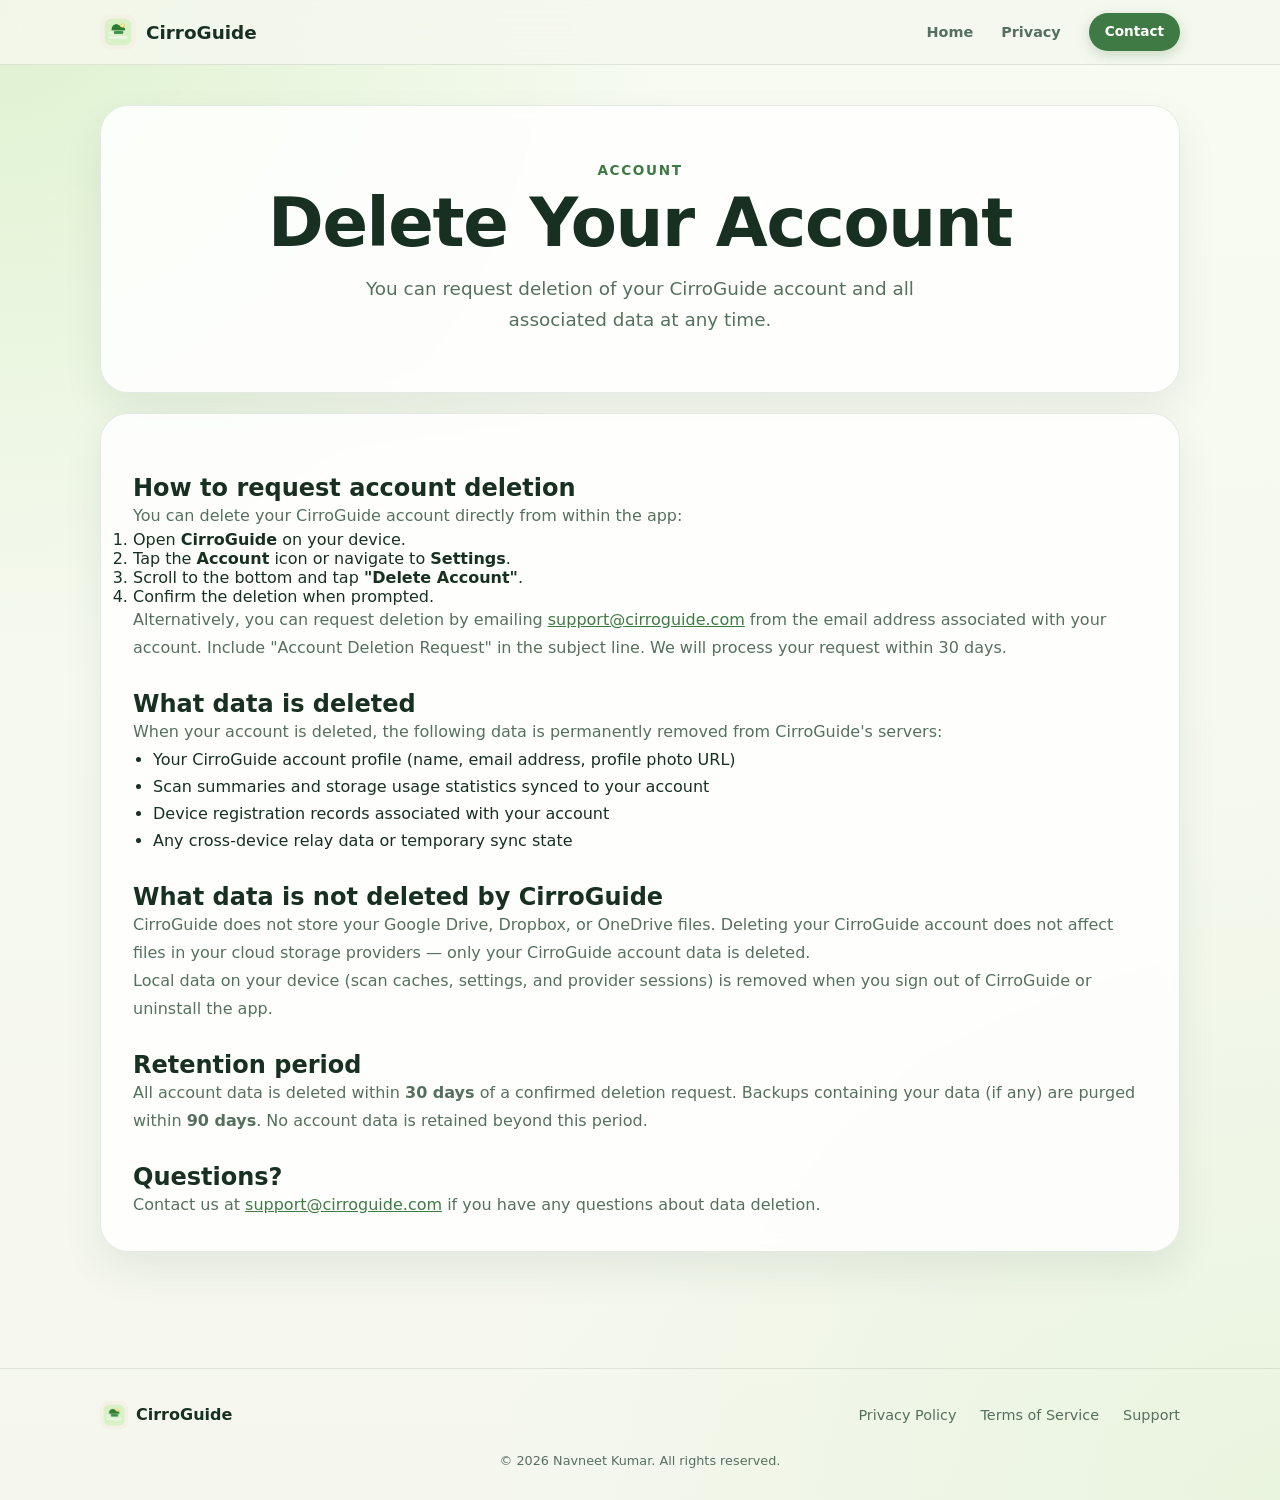
==== delete-account.html @ 6f30c267 "Add delete-account page for Play Store data safety" ====
<!DOCTYPE html>
<html lang="en">
  <head>
    <meta charset="UTF-8" />
    <meta name="viewport" content="width=device-width, initial-scale=1.0" />
    <title>Delete Account — CirroGuide</title>
    <meta
      name="description"
      content="Request deletion of your CirroGuide account and associated data."
    />
    <link rel="icon" type="image/png" href="./icon-512.png" />
    <link rel="stylesheet" href="./styles.css" />
  </head>
  <body>

    <nav class="nav">
      <div class="nav-inner">
        <a href="./" class="nav-brand">
          <img src="./icon-512.png" alt="CirroGuide icon" />
          CirroGuide
        </a>
        <ul class="nav-links">
          <li><a href="./">Home</a></li>
          <li><a href="./privacy.html">Privacy</a></li>
          <li><a href="mailto:support@cirroguide.com" class="button primary" style="min-height:38px; padding: 0 16px; font-size: 0.85rem;">Contact</a></li>
        </ul>
      </div>
    </nav>

    <main class="page">
      <section class="hero card card-static">
        <p class="eyebrow">Account</p>
        <h1>Delete Your Account</h1>
        <p class="lede">
          You can request deletion of your CirroGuide account and all associated
          data at any time.
        </p>
      </section>

      <section class="card card-static prose">
        <h2>How to request account deletion</h2>
        <p>You can delete your CirroGuide account directly from within the app:</p>
        <ol>
          <li>Open <strong>CirroGuide</strong> on your device.</li>
          <li>Tap the <strong>Account</strong> icon or navigate to <strong>Settings</strong>.</li>
          <li>Scroll to the bottom and tap <strong>"Delete Account"</strong>.</li>
          <li>Confirm the deletion when prompted.</li>
        </ol>
        <p>
          Alternatively, you can request deletion by emailing
          <a href="mailto:support@cirroguide.com">support@cirroguide.com</a>
          from the email address associated with your account. Include "Account Deletion Request"
          in the subject line. We will process your request within 30 days.
        </p>

        <h2>What data is deleted</h2>
        <p>When your account is deleted, the following data is permanently removed from CirroGuide's servers:</p>
        <ul>
          <li>Your CirroGuide account profile (name, email address, profile photo URL)</li>
          <li>Scan summaries and storage usage statistics synced to your account</li>
          <li>Device registration records associated with your account</li>
          <li>Any cross-device relay data or temporary sync state</li>
        </ul>

        <h2>What data is not deleted by CirroGuide</h2>
        <p>
          CirroGuide does not store your Google Drive, Dropbox, or OneDrive files.
          Deleting your CirroGuide account does not affect files in your cloud storage providers —
          only your CirroGuide account data is deleted.
        </p>
        <p>
          Local data on your device (scan caches, settings, and provider sessions) is removed
          when you sign out of CirroGuide or uninstall the app.
        </p>

        <h2>Retention period</h2>
        <p>
          All account data is deleted within <strong>30 days</strong> of a confirmed deletion request.
          Backups containing your data (if any) are purged within <strong>90 days</strong>.
          No account data is retained beyond this period.
        </p>

        <h2>Questions?</h2>
        <p>
          Contact us at
          <a href="mailto:support@cirroguide.com">support@cirroguide.com</a>
          if you have any questions about data deletion.
        </p>
      </section>
    </main>

    <footer class="footer">
      <div class="footer-inner">
        <a href="./" class="footer-brand">
          <img src="./icon-512.png" alt="CirroGuide" />
          CirroGuide
        </a>
        <ul class="footer-links">
          <li><a href="./privacy.html">Privacy Policy</a></li>
          <li><a href="./terms.html">Terms of Service</a></li>
          <li><a href="mailto:support@cirroguide.com">Support</a></li>
        </ul>
        <p class="footer-copy">&copy; 2026 Navneet Kumar. All rights reserved.</p>
      </div>
    </footer>

  </body>
</html>
---- styles.css ----
:root {
  --bg: #f5f7ee;
  --card: #ffffff;
  --text: #173022;
  --muted: #56705f;
  --accent: #3f7a45;
  --accent-hover: #356836;
  --accent-soft: #d8f0c8;
  --border: rgba(23, 48, 34, 0.10);
  --shadow: 0 18px 40px rgba(27, 45, 33, 0.08);
  --shadow-lg: 0 24px 60px rgba(27, 45, 33, 0.12);
}

* {
  box-sizing: border-box;
  margin: 0;
  padding: 0;
}

html {
  scroll-behavior: smooth;
}

body {
  margin: 0;
  background:
    radial-gradient(circle at top left, rgba(216, 240, 200, 0.8), transparent 35%),
    radial-gradient(circle at bottom right, rgba(216, 240, 200, 0.4), transparent 40%),
    linear-gradient(180deg, #f8fbf2 0%, var(--bg) 100%);
  color: var(--text);
  font-family: "Avenir Next", "Inter", "Segoe UI", system-ui, sans-serif;
  -webkit-font-smoothing: antialiased;
}

a {
  color: var(--accent);
  transition: color 0.2s;
}

a:hover {
  color: var(--accent-hover);
}

/* ── Navigation ── */
.nav {
  position: sticky;
  top: 0;
  z-index: 100;
  background: rgba(245, 247, 238, 0.85);
  backdrop-filter: blur(16px);
  -webkit-backdrop-filter: blur(16px);
  border-bottom: 1px solid var(--border);
  padding: 0 16px;
}

.nav-inner {
  display: flex;
  align-items: center;
  justify-content: space-between;
  max-width: 1080px;
  margin: 0 auto;
  height: 64px;
}

.nav-brand {
  display: flex;
  align-items: center;
  gap: 10px;
  text-decoration: none;
  color: var(--text);
  font-weight: 800;
  font-size: 1.15rem;
}

.nav-brand img {
  width: 36px;
  height: 36px;
  border-radius: 10px;
}

.nav-links {
  display: flex;
  align-items: center;
  gap: 28px;
  list-style: none;
}

.nav-links a {
  text-decoration: none;
  color: var(--muted);
  font-size: 0.9rem;
  font-weight: 600;
  transition: color 0.2s;
}

.nav-links a:hover {
  color: var(--text);
}

/* ── Layout ── */
.page {
  width: min(1080px, calc(100% - 32px));
  margin: 0 auto;
  padding: 40px 0 56px;
}

/* ── Cards ── */
.card {
  background: rgba(255, 255, 255, 0.85);
  backdrop-filter: blur(8px);
  -webkit-backdrop-filter: blur(8px);
  border: 1px solid var(--border);
  border-radius: 28px;
  box-shadow: var(--shadow);
  padding: 32px;
  margin-bottom: 20px;
  transition: transform 0.25s ease, box-shadow 0.25s ease;
}

.card:hover {
  transform: translateY(-2px);
  box-shadow: var(--shadow-lg);
}

.card-static:hover {
  transform: none;
  box-shadow: var(--shadow);
}

/* ── Hero ── */
.hero {
  padding: 56px 40px;
  text-align: center;
  display: flex;
  flex-direction: column;
  align-items: center;
}

.hero-icon {
  width: 96px;
  height: 96px;
  border-radius: 24px;
  box-shadow: 0 8px 24px rgba(63, 122, 69, 0.18);
  margin-bottom: 24px;
}

.eyebrow {
  margin: 0 0 12px;
  font-size: 0.85rem;
  font-weight: 700;
  letter-spacing: 0.12em;
  text-transform: uppercase;
  color: var(--accent);
}

h1, h2, h3 {
  margin-top: 0;
}

h1 {
  margin-bottom: 16px;
  font-size: clamp(2.4rem, 6vw, 4.2rem);
  line-height: 1.0;
  letter-spacing: -0.02em;
}

.lede {
  max-width: 640px;
  margin: 0 auto;
  font-size: 1.15rem;
  line-height: 1.7;
  color: var(--muted);
}

.hero-actions {
  display: flex;
  flex-wrap: wrap;
  justify-content: center;
  gap: 12px;
  margin-top: 28px;
}

/* ── Buttons ── */
.button {
  display: inline-flex;
  align-items: center;
  justify-content: center;
  gap: 8px;
  min-height: 48px;
  padding: 0 24px;
  border-radius: 999px;
  text-decoration: none;
  font-weight: 700;
  font-size: 0.95rem;
  transition: all 0.2s ease;
  border: none;
  cursor: pointer;
}

.button.primary {
  background: var(--accent);
  color: #fff;
  box-shadow: 0 4px 14px rgba(63, 122, 69, 0.25);
}

.button.primary:hover {
  background: var(--accent-hover);
  box-shadow: 0 6px 20px rgba(63, 122, 69, 0.35);
  transform: translateY(-1px);
}

.button.secondary {
  background: transparent;
  color: var(--accent);
  border: 1.5px solid rgba(63, 122, 69, 0.25);
}

.button.secondary:hover {
  background: rgba(63, 122, 69, 0.06);
  border-color: rgba(63, 122, 69, 0.4);
}

/* ── Grid layouts ── */
.grid, .two-up, .three-up {
  display: grid;
  gap: 20px;
}

.grid {
  grid-template-columns: repeat(auto-fit, minmax(280px, 1fr));
}

.two-up {
  grid-template-columns: repeat(auto-fit, minmax(260px, 1fr));
}

.three-up {
  grid-template-columns: repeat(auto-fit, minmax(220px, 1fr));
}

/* ── Feature cards ── */
.feature-icon {
  display: inline-flex;
  align-items: center;
  justify-content: center;
  width: 48px;
  height: 48px;
  border-radius: 14px;
  background: var(--accent-soft);
  font-size: 1.4rem;
  margin-bottom: 16px;
}

.feature-card h3 {
  margin-bottom: 8px;
  font-size: 1.1rem;
}

.feature-card p {
  color: var(--muted);
  line-height: 1.65;
  font-size: 0.95rem;
}

/* ── Provider pills ── */
.provider-list {
  display: flex;
  flex-wrap: wrap;
  gap: 12px;
  list-style: none;
  padding: 0;
  margin: 16px 0 0;
}

.provider-pill {
  display: inline-flex;
  align-items: center;
  gap: 8px;
  padding: 10px 18px;
  background: rgba(63, 122, 69, 0.06);
  border: 1px solid rgba(63, 122, 69, 0.12);
  border-radius: 999px;
  font-weight: 600;
  font-size: 0.9rem;
  color: var(--text);
}

.provider-pill .dot {
  width: 8px;
  height: 8px;
  border-radius: 50%;
  background: var(--accent);
}

.provider-pill.coming-soon {
  opacity: 0.5;
}

.provider-pill.coming-soon .dot {
  background: var(--muted);
}

/* ── Stats bar ── */
.stats-bar {
  display: flex;
  flex-wrap: wrap;
  gap: 32px;
  justify-content: center;
  padding: 24px 0 0;
}

.stat {
  text-align: center;
}

.stat-number {
  display: block;
  font-size: 2rem;
  font-weight: 800;
  color: var(--accent);
  line-height: 1.1;
}

.stat-label {
  font-size: 0.85rem;
  color: var(--muted);
  font-weight: 600;
}

/* ── How it works ── */
.step {
  display: flex;
  gap: 16px;
  align-items: flex-start;
}

.step-number {
  flex-shrink: 0;
  display: flex;
  align-items: center;
  justify-content: center;
  width: 36px;
  height: 36px;
  border-radius: 50%;
  background: var(--accent);
  color: #fff;
  font-weight: 800;
  font-size: 0.9rem;
}

.step-content h3 {
  margin-bottom: 4px;
}

.step-content p {
  color: var(--muted);
  line-height: 1.6;
  font-size: 0.95rem;
}

/* ── Section headings ── */
.section-header {
  text-align: center;
  margin-bottom: 28px;
}

.section-header h2 {
  font-size: 1.8rem;
  margin-bottom: 8px;
}

.section-header p {
  color: var(--muted);
  font-size: 1.05rem;
}

/* ── Footer ── */
.footer {
  border-top: 1px solid var(--border);
  padding: 32px 16px;
  margin-top: 40px;
}

.footer-inner {
  max-width: 1080px;
  margin: 0 auto;
  display: flex;
  flex-wrap: wrap;
  justify-content: space-between;
  align-items: center;
  gap: 16px;
}

.footer-brand {
  display: flex;
  align-items: center;
  gap: 8px;
  font-weight: 700;
  color: var(--text);
  text-decoration: none;
}

.footer-brand img {
  width: 28px;
  height: 28px;
  border-radius: 8px;
}

.footer-links {
  display: flex;
  gap: 24px;
  list-style: none;
}

.footer-links a {
  text-decoration: none;
  color: var(--muted);
  font-size: 0.9rem;
  font-weight: 500;
}

.footer-links a:hover {
  color: var(--text);
}

.footer-copy {
  width: 100%;
  text-align: center;
  color: var(--muted);
  font-size: 0.8rem;
  margin-top: 8px;
}

/* ── Lists ── */
ul {
  margin: 0;
  padding-left: 20px;
  line-height: 1.7;
}

/* ── Prose (for policy pages) ── */
.muted, .prose p {
  color: var(--muted);
}

.prose h2 {
  margin-top: 28px;
}

.prose p {
  line-height: 1.75;
}

/* ── Responsive ── */
@media (max-width: 768px) {
  .nav-links {
    gap: 16px;
  }

  .page {
    width: min(100% - 20px, 1080px);
    padding-top: 20px;
  }

  .card {
    border-radius: 22px;
    padding: 24px;
  }

  .hero {
    padding: 36px 22px;
  }

  .hero-icon {
    width: 72px;
    height: 72px;
    border-radius: 18px;
  }

  .stats-bar {
    gap: 20px;
  }

  .footer-inner {
    flex-direction: column;
    text-align: center;
  }

  .footer-links {
    justify-content: center;
  }
}

@media (max-width: 480px) {
  .nav-links .hide-mobile {
    display: none;
  }

  h1 {
    font-size: 2rem;
  }

  .hero {
    padding: 28px 16px;
  }
}
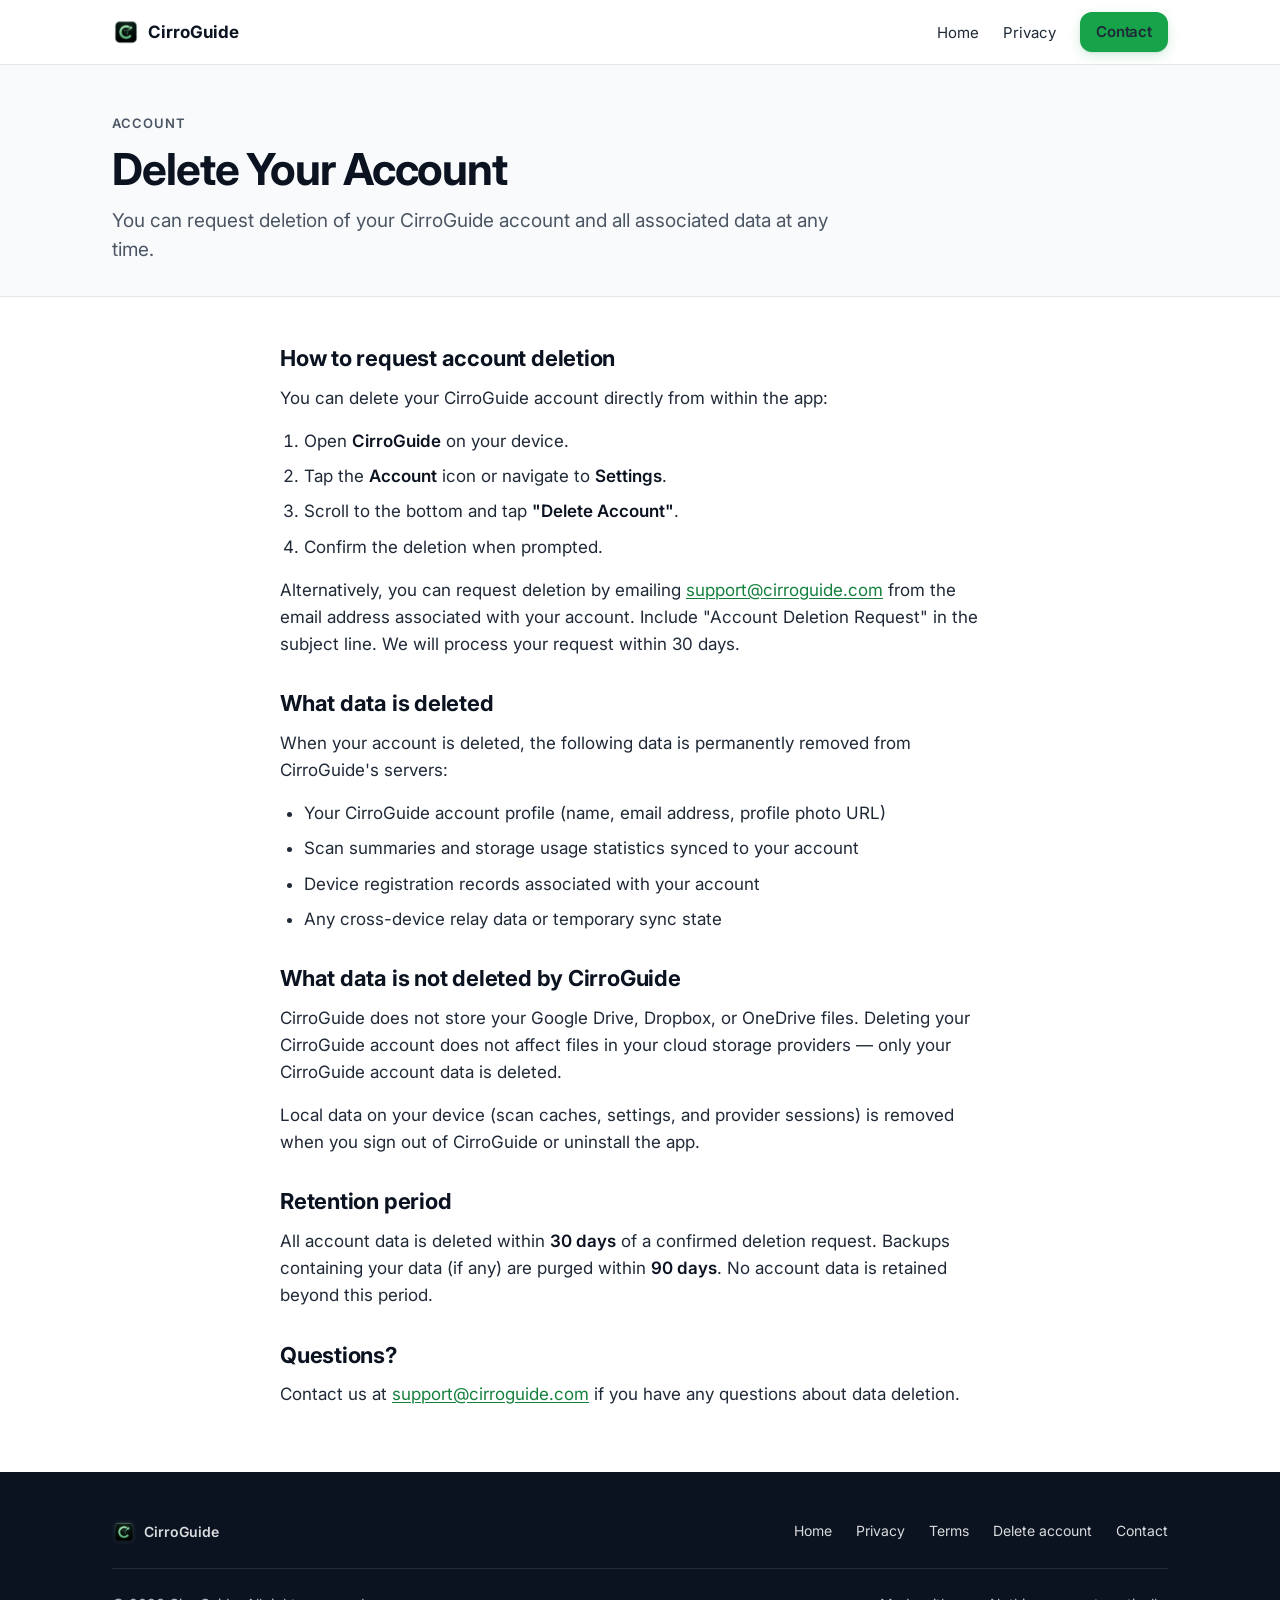
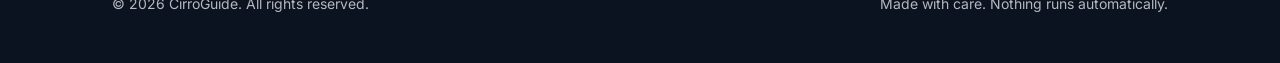
==== commit c20dab82: "Phase 5: full landing page rebuild - Rewrote index.html with 8 sections: Hero (3-frame phone flow), " ====
--- a/delete-account.html
+++ b/delete-account.html
@@ -8,36 +8,44 @@
       name="description"
       content="Request deletion of your CirroGuide account and associated data."
     />
-    <link rel="icon" type="image/png" href="./icon-512.png" />
+    <link rel="icon" type="image/png" href="./icon-512.png?v=2" />
+    <link rel="apple-touch-icon" href="./apple-touch-icon.png?v=2" />
+    <link rel="preconnect" href="https://fonts.googleapis.com" />
+    <link rel="preconnect" href="https://fonts.gstatic.com" crossorigin />
+    <link rel="stylesheet" href="https://fonts.googleapis.com/css2?family=Inter:wght@400;500;600;700&display=swap" />
     <link rel="stylesheet" href="./styles.css" />
   </head>
   <body>
 
-    <nav class="nav">
-      <div class="nav-inner">
-        <a href="./" class="nav-brand">
-          <img src="./icon-512.png" alt="CirroGuide icon" />
+    <header class="nav">
+      <div class="container nav__inner">
+        <a href="./" class="nav__brand" aria-label="CirroGuide home">
+          <img src="./icon-512.png?v=2" alt="" />
           CirroGuide
         </a>
-        <ul class="nav-links">
-          <li><a href="./">Home</a></li>
-          <li><a href="./privacy.html">Privacy</a></li>
-          <li><a href="mailto:support@cirroguide.com" class="button primary" style="min-height:38px; padding: 0 16px; font-size: 0.85rem;">Contact</a></li>
-        </ul>
+        <nav aria-label="Primary">
+          <ul class="nav__links">
+            <li><a href="./" class="hide-mobile">Home</a></li>
+            <li><a href="./privacy.html" class="hide-mobile">Privacy</a></li>
+            <li><a href="mailto:support@cirroguide.com" class="btn btn--primary nav__cta">Contact</a></li>
+          </ul>
+        </nav>
       </div>
-    </nav>
+    </header>
 
-    <main class="page">
-      <section class="hero card card-static">
-        <p class="eyebrow">Account</p>
-        <h1>Delete Your Account</h1>
-        <p class="lede">
-          You can request deletion of your CirroGuide account and all associated
-          data at any time.
-        </p>
+    <main>
+      <section class="legal-hero">
+        <div class="container">
+          <div class="eyebrow">Account</div>
+          <h1>Delete Your Account</h1>
+          <p class="lede">
+            You can request deletion of your CirroGuide account and all associated
+            data at any time.
+          </p>
+        </div>
       </section>
 
-      <section class="card card-static prose">
+      <section class="container"><div class="prose">
         <h2>How to request account deletion</h2>
         <p>You can delete your CirroGuide account directly from within the app:</p>
         <ol>
@@ -86,21 +94,28 @@
           <a href="mailto:support@cirroguide.com">support@cirroguide.com</a>
           if you have any questions about data deletion.
         </p>
-      </section>
+      </div></section>
     </main>
 
     <footer class="footer">
-      <div class="footer-inner">
-        <a href="./" class="footer-brand">
-          <img src="./icon-512.png" alt="CirroGuide" />
-          CirroGuide
-        </a>
-        <ul class="footer-links">
-          <li><a href="./privacy.html">Privacy Policy</a></li>
-          <li><a href="./terms.html">Terms of Service</a></li>
-          <li><a href="mailto:support@cirroguide.com">Support</a></li>
-        </ul>
-        <p class="footer-copy">&copy; 2026 Navneet Kumar. All rights reserved.</p>
+      <div class="container">
+        <div class="footer__top">
+          <a href="./" class="footer__brand">
+            <img src="./icon-512.png?v=2" alt="" />
+            CirroGuide
+          </a>
+          <ul class="footer__links">
+            <li><a href="./">Home</a></li>
+            <li><a href="./privacy.html">Privacy</a></li>
+            <li><a href="./terms.html">Terms</a></li>
+            <li><a href="./delete-account.html">Delete account</a></li>
+            <li><a href="mailto:support@cirroguide.com">Contact</a></li>
+          </ul>
+        </div>
+        <div class="footer__bottom">
+          <span>&copy; 2026 CirroGuide. All rights reserved.</span>
+          <span>Made with care. Nothing runs automatically.</span>
+        </div>
       </div>
     </footer>
 
--- a/styles.css
+++ b/styles.css
@@ -1,506 +1,556 @@
+/* =========================================================
+   CirroGuide — landing page
+   Design system locked in Phase 4 (Track A).
+   ========================================================= */
+
+/* ---------- 1. Tokens ---------- */
 :root {
-  --bg: #f5f7ee;
-  --card: #ffffff;
-  --text: #173022;
-  --muted: #56705f;
-  --accent: #3f7a45;
-  --accent-hover: #356836;
-  --accent-soft: #d8f0c8;
-  --border: rgba(23, 48, 34, 0.10);
-  --shadow: 0 18px 40px rgba(27, 45, 33, 0.08);
-  --shadow-lg: 0 24px 60px rgba(27, 45, 33, 0.12);
-}
-
-* {
-  box-sizing: border-box;
-  margin: 0;
-  padding: 0;
-}
-
-html {
-  scroll-behavior: smooth;
-}
-
+  /* Color */
+  --ink-900:   #0B1220;
+  --ink-700:   #1F2937;
+  --ink-500:   #4B5563;
+  --ink-400:   #6B7280;
+  --ink-300:   #9CA3AF;
+  --line:      #E5E7EB;
+  --paper:     #FFFFFF;
+  --paper-tint:#F8FAFC;
+  --green-600: #16A34A;
+  --green-700: #15803D;
+  --green-50:  #F0FDF4;
+  --red-500:   #DC2626;
+  --red-50:    #FEF2F2;
+
+  /* Spacing scale (8px base) */
+  --s-1: 4px;
+  --s-2: 8px;
+  --s-3: 12px;
+  --s-4: 16px;
+  --s-6: 24px;
+  --s-8: 32px;
+  --s-12: 48px;
+  --s-16: 64px;
+  --s-24: 96px;
+  --s-32: 128px;
+  --s-40: 160px;
+
+  /* Containers */
+  --container: 1120px;
+  --container-read: 720px;
+  --container-hero: 560px;
+
+  /* Type scale */
+  --fs-eyebrow: 13px;
+  --fs-body:    17px;
+  --fs-lede:    19px;
+  --fs-h3:      22px;
+  --fs-h2:      32px;
+  --fs-h1:      56px;
+  --lh-tight:   1.1;
+  --lh-snug:    1.25;
+  --lh-normal:  1.55;
+
+  /* Radius / shadow / motion */
+  --radius-sm: 8px;
+  --radius:    12px;
+  --radius-lg: 20px;
+  --shadow-card:  0 1px 2px rgba(11,18,32,.04), 0 8px 24px rgba(11,18,32,.06);
+  --shadow-phone: 0 24px 64px rgba(11,18,32,.18), 0 4px 12px rgba(11,18,32,.08);
+  --motion: 200ms cubic-bezier(.2,.7,.2,1);
+}
+
+/* ---------- 2. Reset & base ---------- */
+*,*::before,*::after { box-sizing: border-box; }
+html { -webkit-text-size-adjust: 100%; scroll-behavior: smooth; }
 body {
   margin: 0;
-  background:
-    radial-gradient(circle at top left, rgba(216, 240, 200, 0.8), transparent 35%),
-    radial-gradient(circle at bottom right, rgba(216, 240, 200, 0.4), transparent 40%),
-    linear-gradient(180deg, #f8fbf2 0%, var(--bg) 100%);
-  color: var(--text);
-  font-family: "Avenir Next", "Inter", "Segoe UI", system-ui, sans-serif;
+  font-family: 'Inter', -apple-system, BlinkMacSystemFont, 'Segoe UI', Roboto, system-ui, sans-serif;
+  font-size: var(--fs-body);
+  line-height: var(--lh-normal);
+  color: var(--ink-700);
+  background: var(--paper);
   -webkit-font-smoothing: antialiased;
-}
-
-a {
-  color: var(--accent);
-  transition: color 0.2s;
-}
-
-a:hover {
-  color: var(--accent-hover);
-}
-
-/* ── Navigation ── */
+  -moz-osx-font-smoothing: grayscale;
+  text-rendering: optimizeLegibility;
+}
+img, svg { max-width: 100%; display: block; }
+a { color: var(--ink-900); text-decoration: none; }
+a:hover { color: var(--green-700); }
+button { font: inherit; cursor: pointer; border: 0; background: transparent; }
+
+h1, h2, h3, h4 {
+  color: var(--ink-900);
+  margin: 0 0 var(--s-4);
+  letter-spacing: -0.01em;
+}
+h1 { font-size: clamp(40px, 6vw, var(--fs-h1)); line-height: var(--lh-tight); letter-spacing: -0.025em; font-weight: 700; }
+h2 { font-size: clamp(26px, 3.6vw, var(--fs-h2)); line-height: var(--lh-snug); font-weight: 700; }
+h3 { font-size: var(--fs-h3); line-height: var(--lh-snug); font-weight: 600; }
+p  { margin: 0 0 var(--s-4); }
+
+.eyebrow {
+  font-size: var(--fs-eyebrow);
+  font-weight: 600;
+  letter-spacing: 0.08em;
+  text-transform: uppercase;
+  color: var(--ink-500);
+  margin-bottom: var(--s-3);
+}
+
+/* ---------- 3. Layout primitives ---------- */
+.container {
+  width: 100%;
+  max-width: var(--container);
+  margin: 0 auto;
+  padding: 0 var(--s-6);
+}
+@media (min-width: 768px) { .container { padding: 0 var(--s-8); } }
+
+.section { padding: var(--s-16) 0; }
+@media (min-width: 768px) { .section { padding: var(--s-24) 0; } }
+
+.section--tight { padding: var(--s-12) 0; }
+.section--dark  { background: var(--ink-900); color: #fff; }
+.section--dark h2, .section--dark h3 { color: #fff; }
+.section--tint  { background: var(--paper-tint); }
+
+.read { max-width: var(--container-read); }
+.lede { font-size: var(--fs-lede); color: var(--ink-500); }
+
+/* ---------- 4. Buttons ---------- */
+.btn {
+  display: inline-flex;
+  align-items: center;
+  justify-content: center;
+  gap: var(--s-2);
+  height: 52px;
+  padding: 0 var(--s-6);
+  border-radius: var(--radius);
+  font-weight: 600;
+  font-size: 16px;
+  letter-spacing: -0.01em;
+  transition: transform var(--motion), background var(--motion), box-shadow var(--motion);
+  white-space: nowrap;
+}
+.btn:active { transform: translateY(1px); }
+.btn--primary {
+  background: var(--green-600);
+  color: #fff;
+  box-shadow: 0 1px 2px rgba(11,18,32,.08), 0 4px 12px rgba(22,163,74,.18);
+}
+.btn--primary:hover { background: var(--green-700); color: #fff; }
+.btn--ghost {
+  background: transparent;
+  color: var(--ink-900);
+  border: 1px solid var(--line);
+}
+.btn--ghost:hover { background: var(--paper-tint); }
+.section--dark .btn--ghost { color: #fff; border-color: rgba(255,255,255,.25); }
+.section--dark .btn--ghost:hover { background: rgba(255,255,255,.06); }
+
+/* ---------- 5. Nav ---------- */
 .nav {
   position: sticky;
   top: 0;
-  z-index: 100;
-  background: rgba(245, 247, 238, 0.85);
-  backdrop-filter: blur(16px);
-  -webkit-backdrop-filter: blur(16px);
-  border-bottom: 1px solid var(--border);
-  padding: 0 16px;
-}
-
-.nav-inner {
+  z-index: 50;
+  background: rgba(255,255,255,0.85);
+  backdrop-filter: saturate(140%) blur(10px);
+  -webkit-backdrop-filter: saturate(140%) blur(10px);
+  border-bottom: 1px solid var(--line);
+}
+.nav__inner {
+  height: 64px;
   display: flex;
   align-items: center;
   justify-content: space-between;
-  max-width: 1080px;
-  margin: 0 auto;
-  height: 64px;
-}
-
-.nav-brand {
+  gap: var(--s-6);
+}
+.nav__brand {
   display: flex;
   align-items: center;
-  gap: 10px;
-  text-decoration: none;
-  color: var(--text);
-  font-weight: 800;
-  font-size: 1.15rem;
-}
-
-.nav-brand img {
-  width: 36px;
-  height: 36px;
-  border-radius: 10px;
-}
-
-.nav-links {
+  gap: var(--s-2);
+  font-weight: 700;
+  font-size: 17px;
+  color: var(--ink-900);
+}
+.nav__brand img { width: 28px; height: 28px; border-radius: 8px; }
+.nav__links { display: flex; align-items: center; gap: var(--s-6); list-style: none; margin: 0; padding: 0; }
+.nav__links a { font-size: 15px; color: var(--ink-700); }
+.nav__links a:hover { color: var(--ink-900); }
+.nav__cta { height: 40px; padding: 0 var(--s-4); font-size: 14px; }
+@media (max-width: 720px) {
+  .nav__links .hide-mobile { display: none; }
+}
+
+/* ---------- 6. Hero (§1) ---------- */
+.hero { padding-top: var(--s-12); padding-bottom: var(--s-12); }
+@media (min-width: 768px) { .hero { padding-top: var(--s-16); padding-bottom: var(--s-16); } }
+.hero__grid {
+  display: grid;
+  grid-template-columns: 1fr;
+  gap: var(--s-12);
+  align-items: center;
+}
+@media (min-width: 960px) {
+  .hero__grid { grid-template-columns: minmax(0, 1fr) minmax(0, 1fr); gap: var(--s-16); }
+}
+.hero__copy { max-width: var(--container-hero); }
+.hero h1 { margin-bottom: var(--s-4); }
+.hero__sub { font-size: var(--fs-lede); color: var(--ink-500); margin-bottom: var(--s-8); }
+.hero__cta { display: flex; flex-wrap: wrap; gap: var(--s-3); margin-bottom: var(--s-4); }
+.hero__micro { font-size: 14px; color: var(--ink-400); }
+
+/* Phone frame stack */
+.phones {
+  display: grid;
+  grid-template-columns: 1fr 1fr 1fr;
+  gap: var(--s-4);
+  align-items: end;
+}
+.phone {
+  border-radius: 28px;
+  overflow: hidden;
+  background: #000;
+  box-shadow: var(--shadow-phone);
+  border: 1px solid rgba(11,18,32,.12);
+  aspect-ratio: 9 / 19.5;
+}
+.phone img { width: 100%; height: 100%; object-fit: cover; }
+.phone--lift  { transform: translateY(-16px); }
+.phone--lift2 { transform: translateY(-32px); }
+@media (max-width: 640px) {
+  .phones { grid-template-columns: 1fr; gap: var(--s-6); max-width: 280px; margin: 0 auto; }
+  .phone--lift, .phone--lift2 { transform: none; }
+}
+
+/* ---------- 7. Problem mirror (§2) ---------- */
+.problem ul {
+  list-style: none;
+  padding: 0;
+  margin: var(--s-6) 0 0;
+  display: grid;
+  gap: var(--s-3);
+}
+.problem li {
   display: flex;
+  gap: var(--s-3);
+  font-size: var(--fs-lede);
+  color: var(--ink-700);
+  align-items: flex-start;
+}
+.problem li::before {
+  content: "—";
+  color: var(--ink-300);
+  flex-shrink: 0;
+  font-weight: 600;
+}
+
+/* ---------- 8. Promise dark band (§3) ---------- */
+.promise__grid {
+  display: grid;
+  grid-template-columns: 1fr;
+  gap: var(--s-12);
   align-items: center;
-  gap: 28px;
-  list-style: none;
-}
-
-.nav-links a {
-  text-decoration: none;
-  color: var(--muted);
-  font-size: 0.9rem;
-  font-weight: 600;
-  transition: color 0.2s;
-}
-
-.nav-links a:hover {
-  color: var(--text);
-}
-
-/* ── Layout ── */
-.page {
-  width: min(1080px, calc(100% - 32px));
-  margin: 0 auto;
-  padding: 40px 0 56px;
-}
-
-/* ── Cards ── */
-.card {
-  background: rgba(255, 255, 255, 0.85);
-  backdrop-filter: blur(8px);
-  -webkit-backdrop-filter: blur(8px);
-  border: 1px solid var(--border);
-  border-radius: 28px;
-  box-shadow: var(--shadow);
-  padding: 32px;
-  margin-bottom: 20px;
-  transition: transform 0.25s ease, box-shadow 0.25s ease;
-}
-
-.card:hover {
-  transform: translateY(-2px);
-  box-shadow: var(--shadow-lg);
-}
-
-.card-static:hover {
-  transform: none;
-  box-shadow: var(--shadow);
-}
-
-/* ── Hero ── */
-.hero {
-  padding: 56px 40px;
-  text-align: center;
+}
+@media (min-width: 960px) {
+  .promise__grid { grid-template-columns: minmax(0,1fr) minmax(0,1fr); gap: var(--s-16); }
+}
+.promise h2 { font-size: clamp(28px, 4vw, 40px); }
+.promise .accent { color: #34D399; }
+.promise__list { list-style: none; padding: 0; margin: var(--s-6) 0 0; display: grid; gap: var(--s-3); }
+.promise__list li { color: rgba(255,255,255,.85); display: flex; gap: var(--s-3); }
+.promise__list li::before {
+  content: "✓";
+  color: #34D399;
+  font-weight: 700;
+  flex-shrink: 0;
+}
+
+/* ---------- 9. How it works (§4) ---------- */
+.steps {
+  display: grid;
+  grid-template-columns: 1fr;
+  gap: var(--s-6);
+  margin-top: var(--s-8);
+}
+@media (min-width: 768px) { .steps { grid-template-columns: repeat(3, 1fr); } }
+.step {
+  background: var(--paper);
+  border: 1px solid var(--line);
+  border-radius: var(--radius);
+  padding: var(--s-6);
+}
+.step__num {
+  font-size: 13px;
+  font-weight: 700;
+  color: var(--green-600);
+  letter-spacing: 0.08em;
+  margin-bottom: var(--s-2);
+}
+.step h3 { margin-bottom: var(--s-2); }
+.step p { color: var(--ink-500); margin: 0; }
+
+/* ---------- 10. Feature cards (§5) ---------- */
+.features {
+  display: grid;
+  grid-template-columns: 1fr;
+  gap: var(--s-4);
+  margin-top: var(--s-8);
+}
+@media (min-width: 720px) { .features { grid-template-columns: repeat(2, 1fr); } }
+@media (min-width: 1000px){ .features { grid-template-columns: repeat(3, 1fr); } }
+.feature {
+  background: var(--paper);
+  border: 1px solid var(--line);
+  border-radius: var(--radius);
+  padding: var(--s-6);
   display: flex;
   flex-direction: column;
-  align-items: center;
-}
-
-.hero-icon {
-  width: 96px;
-  height: 96px;
-  border-radius: 24px;
-  box-shadow: 0 8px 24px rgba(63, 122, 69, 0.18);
-  margin-bottom: 24px;
-}
-
-.eyebrow {
-  margin: 0 0 12px;
-  font-size: 0.85rem;
-  font-weight: 700;
-  letter-spacing: 0.12em;
-  text-transform: uppercase;
-  color: var(--accent);
-}
-
-h1, h2, h3 {
-  margin-top: 0;
-}
-
-h1 {
-  margin-bottom: 16px;
-  font-size: clamp(2.4rem, 6vw, 4.2rem);
-  line-height: 1.0;
-  letter-spacing: -0.02em;
-}
-
-.lede {
-  max-width: 640px;
-  margin: 0 auto;
-  font-size: 1.15rem;
-  line-height: 1.7;
-  color: var(--muted);
-}
-
-.hero-actions {
+  gap: var(--s-3);
+}
+.feature__icon {
+  width: 36px; height: 36px;
+  display: inline-flex; align-items: center; justify-content: center;
+  background: var(--green-50); color: var(--green-700);
+  border-radius: var(--radius-sm);
+  font-size: 18px;
+}
+.feature h3 { margin: 0; font-size: 18px; }
+.feature p { margin: 0; color: var(--ink-500); font-size: 15px; }
+
+/* ---------- 11. One place (§6) ---------- */
+.oneplace__grid {
+  display: grid; grid-template-columns: 1fr; gap: var(--s-12); align-items: center;
+}
+@media (min-width: 960px) { .oneplace__grid { grid-template-columns: minmax(0,1fr) minmax(0,1fr); } }
+.providers { list-style: none; padding: 0; margin: var(--s-6) 0 0; display: flex; gap: var(--s-3); flex-wrap: wrap; }
+.providers li {
+  display: inline-flex; align-items: center; gap: var(--s-2);
+  padding: var(--s-2) var(--s-4);
+  background: var(--paper);
+  border: 1px solid var(--line);
+  border-radius: 999px;
+  font-size: 14px;
+  color: var(--ink-700);
+  font-weight: 500;
+}
+
+/* ---------- 12. Before / After (§6.5) ---------- */
+.compare {
+  display: grid;
+  grid-template-columns: 1fr;
+  gap: var(--s-6);
+  margin-top: var(--s-8);
+}
+@media (min-width: 720px) { .compare { grid-template-columns: 1fr 1fr; gap: var(--s-8); } }
+.compare__card {
+  background: var(--paper);
+  border: 1px solid var(--line);
+  border-radius: var(--radius);
+  padding: var(--s-6);
+  text-align: center;
+}
+.compare__card--before { border-color: #FECACA; background: #FFF8F8; }
+.compare__card--after  { border-color: #BBF7D0; background: #F0FDF4; }
+.compare__label {
+  font-size: 13px; font-weight: 700; letter-spacing: 0.08em; text-transform: uppercase;
+  color: var(--ink-500); margin-bottom: var(--s-2);
+}
+.compare__big { font-size: clamp(36px, 6vw, 56px); font-weight: 700; line-height: 1; letter-spacing: -0.02em; color: var(--ink-900); margin-bottom: var(--s-2); }
+.compare__card--after .compare__big { color: var(--green-700); }
+.compare__card p { margin: 0; color: var(--ink-500); font-size: 15px; }
+
+/* ---------- 13. Won't do (§7) ---------- */
+.wontdo {
+  display: grid;
+  grid-template-columns: 1fr;
+  gap: var(--s-3);
+  margin-top: var(--s-8);
+  max-width: var(--container-read);
+}
+.wontdo__row {
+  display: grid;
+  grid-template-columns: auto 1fr;
+  gap: var(--s-3);
+  align-items: flex-start;
+  padding: var(--s-3) 0;
+  border-bottom: 1px solid var(--line);
+  font-size: var(--fs-lede);
+}
+.wontdo__row:last-child { border-bottom: 0; }
+.wontdo__mark {
+  width: 24px; height: 24px;
+  display: inline-flex; align-items: center; justify-content: center;
+  border-radius: 999px;
+  font-size: 14px; font-weight: 700;
+  flex-shrink: 0;
+  margin-top: 2px;
+}
+.wontdo__mark--check { background: var(--green-50); color: var(--green-700); }
+.wontdo__mark--cross { background: var(--red-50);   color: var(--red-500); }
+.wontdo__row strong { color: var(--ink-900); }
+
+.reinforce {
+  margin-top: var(--s-8);
+  padding: var(--s-6);
+  border-left: 3px solid var(--green-600);
+  background: var(--green-50);
+  border-radius: var(--radius-sm);
+  font-size: var(--fs-lede);
+  color: var(--ink-700);
+  max-width: var(--container-read);
+}
+
+/* ---------- 14. FAQ (§8) ---------- */
+.faq { margin-top: var(--s-8); max-width: var(--container-read); }
+.faq details {
+  border-bottom: 1px solid var(--line);
+  padding: var(--s-4) 0;
+}
+.faq summary {
+  cursor: pointer;
+  font-weight: 600;
+  font-size: 18px;
+  color: var(--ink-900);
+  list-style: none;
   display: flex;
-  flex-wrap: wrap;
-  justify-content: center;
-  gap: 12px;
-  margin-top: 28px;
-}
-
-/* ── Buttons ── */
-.button {
+  justify-content: space-between;
+  gap: var(--s-4);
+  align-items: flex-start;
+}
+.faq summary::-webkit-details-marker { display: none; }
+.faq summary::after {
+  content: "+";
+  font-size: 22px;
+  font-weight: 400;
+  color: var(--ink-400);
+  transition: transform var(--motion);
+}
+.faq details[open] summary::after { content: "–"; }
+.faq summary:focus-visible { outline: 2px solid var(--green-600); outline-offset: 2px; border-radius: 4px; }
+.faq__answer { padding-top: var(--s-3); color: var(--ink-500); }
+.faq__answer p { margin: 0 0 var(--s-2); }
+.faq__answer p:last-child { margin: 0; }
+
+/* ---------- 15. Final CTA ---------- */
+.finalcta {
+  text-align: center;
+  padding: var(--s-16) 0;
+}
+.finalcta h2 { font-size: clamp(28px, 4vw, 42px); }
+.finalcta__buttons { display: flex; flex-wrap: wrap; gap: var(--s-3); justify-content: center; margin: var(--s-6) 0 var(--s-4); }
+.finalcta__micro { font-size: 14px; color: var(--ink-400); }
+
+/* ---------- 16. Footer ---------- */
+.footer {
+  background: var(--ink-900);
+  color: rgba(255,255,255,.7);
+  padding: var(--s-12) 0;
+  font-size: 14px;
+}
+.footer a { color: rgba(255,255,255,.85); }
+.footer a:hover { color: #fff; }
+.footer__top {
+  display: flex; flex-wrap: wrap; justify-content: space-between; gap: var(--s-6);
+  margin-bottom: var(--s-6); padding-bottom: var(--s-6);
+  border-bottom: 1px solid rgba(255,255,255,.1);
+}
+.footer__brand { display: flex; align-items: center; gap: var(--s-2); color: #fff; font-weight: 600; }
+.footer__brand img { width: 24px; height: 24px; border-radius: 6px; }
+.footer__links { display: flex; flex-wrap: wrap; gap: var(--s-6); list-style: none; margin: 0; padding: 0; }
+.footer__bottom { display: flex; flex-wrap: wrap; justify-content: space-between; gap: var(--s-3); }
+
+/* ---------- 17. Motion (respect reduced motion) ---------- */
+.fade-in { opacity: 0; transform: translateY(8px); transition: opacity var(--motion), transform var(--motion); }
+.fade-in.in { opacity: 1; transform: none; }
+@media (prefers-reduced-motion: reduce) {
+  *, *::before, *::after { animation: none !important; transition: none !important; }
+  html { scroll-behavior: auto; }
+  .fade-in { opacity: 1; transform: none; }
+}
+
+/* ---------- 18. A11y helpers ---------- */
+.sr-only {
+  position: absolute; width: 1px; height: 1px; padding: 0; margin: -1px;
+  overflow: hidden; clip: rect(0,0,0,0); white-space: nowrap; border: 0;
+}
+:focus-visible { outline: 2px solid var(--green-600); outline-offset: 2px; }
+
+/* ---------- 19. Move + Organize (§6.6) ---------- */
+.morethan__grid {
+  display: grid;
+  grid-template-columns: 1fr;
+  gap: var(--s-6);
+  margin-top: var(--s-8);
+}
+@media (min-width: 768px) { .morethan__grid { grid-template-columns: 1fr 1fr; gap: var(--s-8); } }
+
+.morethan__card {
+  background: var(--ink-900);
+  border-radius: var(--radius-lg);
+  padding: var(--s-8);
+  display: flex;
+  flex-direction: column;
+  gap: var(--s-4);
+  color: rgba(255,255,255,.85);
+}
+.morethan__card h3 { color: #fff; font-size: 24px; margin: 0; }
+.morethan__card p  { color: rgba(255,255,255,.75); margin: 0; font-size: var(--fs-lede); }
+
+.badge--premium {
   display: inline-flex;
   align-items: center;
-  justify-content: center;
-  gap: 8px;
-  min-height: 48px;
-  padding: 0 24px;
+  gap: 5px;
+  background: rgba(22,163,74,.15);
+  color: #34D399;
+  border: 1px solid rgba(52,211,153,.3);
   border-radius: 999px;
-  text-decoration: none;
+  font-size: 12px;
   font-weight: 700;
-  font-size: 0.95rem;
-  transition: all 0.2s ease;
-  border: none;
-  cursor: pointer;
-}
-
-.button.primary {
-  background: var(--accent);
-  color: #fff;
-  box-shadow: 0 4px 14px rgba(63, 122, 69, 0.25);
-}
-
-.button.primary:hover {
-  background: var(--accent-hover);
-  box-shadow: 0 6px 20px rgba(63, 122, 69, 0.35);
-  transform: translateY(-1px);
-}
-
-.button.secondary {
-  background: transparent;
-  color: var(--accent);
-  border: 1.5px solid rgba(63, 122, 69, 0.25);
-}
-
-.button.secondary:hover {
-  background: rgba(63, 122, 69, 0.06);
-  border-color: rgba(63, 122, 69, 0.4);
-}
-
-/* ── Grid layouts ── */
-.grid, .two-up, .three-up {
-  display: grid;
-  gap: 20px;
-}
-
-.grid {
-  grid-template-columns: repeat(auto-fit, minmax(280px, 1fr));
-}
-
-.two-up {
-  grid-template-columns: repeat(auto-fit, minmax(260px, 1fr));
-}
-
-.three-up {
-  grid-template-columns: repeat(auto-fit, minmax(220px, 1fr));
-}
-
-/* ── Feature cards ── */
-.feature-icon {
-  display: inline-flex;
-  align-items: center;
-  justify-content: center;
-  width: 48px;
-  height: 48px;
-  border-radius: 14px;
-  background: var(--accent-soft);
-  font-size: 1.4rem;
-  margin-bottom: 16px;
-}
-
-.feature-card h3 {
-  margin-bottom: 8px;
-  font-size: 1.1rem;
-}
-
-.feature-card p {
-  color: var(--muted);
-  line-height: 1.65;
-  font-size: 0.95rem;
-}
-
-/* ── Provider pills ── */
-.provider-list {
-  display: flex;
-  flex-wrap: wrap;
-  gap: 12px;
-  list-style: none;
-  padding: 0;
-  margin: 16px 0 0;
-}
-
-.provider-pill {
-  display: inline-flex;
-  align-items: center;
-  gap: 8px;
-  padding: 10px 18px;
-  background: rgba(63, 122, 69, 0.06);
-  border: 1px solid rgba(63, 122, 69, 0.12);
-  border-radius: 999px;
-  font-weight: 600;
-  font-size: 0.9rem;
-  color: var(--text);
-}
-
-.provider-pill .dot {
-  width: 8px;
-  height: 8px;
-  border-radius: 50%;
-  background: var(--accent);
-}
-
-.provider-pill.coming-soon {
-  opacity: 0.5;
-}
-
-.provider-pill.coming-soon .dot {
-  background: var(--muted);
-}
-
-/* ── Stats bar ── */
-.stats-bar {
-  display: flex;
-  flex-wrap: wrap;
-  gap: 32px;
-  justify-content: center;
-  padding: 24px 0 0;
-}
-
-.stat {
-  text-align: center;
-}
-
-.stat-number {
-  display: block;
-  font-size: 2rem;
-  font-weight: 800;
-  color: var(--accent);
-  line-height: 1.1;
-}
-
-.stat-label {
-  font-size: 0.85rem;
-  color: var(--muted);
-  font-weight: 600;
-}
-
-/* ── How it works ── */
-.step {
-  display: flex;
-  gap: 16px;
-  align-items: flex-start;
-}
-
-.step-number {
-  flex-shrink: 0;
-  display: flex;
-  align-items: center;
-  justify-content: center;
-  width: 36px;
-  height: 36px;
-  border-radius: 50%;
-  background: var(--accent);
-  color: #fff;
-  font-weight: 800;
-  font-size: 0.9rem;
-}
-
-.step-content h3 {
-  margin-bottom: 4px;
-}
-
-.step-content p {
-  color: var(--muted);
+  letter-spacing: 0.07em;
+  text-transform: uppercase;
+  padding: 3px 10px;
+  width: fit-content;
+}
+
+.morethan__phone {
+  border-radius: 24px;
+  overflow: hidden;
+  background: #000;
+  box-shadow: var(--shadow-phone);
+  border: 1px solid rgba(255,255,255,.08);
+  aspect-ratio: 9 / 19.5;
+  max-width: 220px;
+  margin-top: var(--s-2);
+}
+.morethan__phone img { width: 100%; height: 100%; object-fit: cover; }
+
+/* ---------- 20. Legal / prose pages ---------- */
+.legal-hero {
+  padding: var(--s-12) 0 var(--s-8);
+  border-bottom: 1px solid var(--line);
+  background: var(--paper-tint);
+}
+.legal-hero h1 { font-size: clamp(32px, 4.5vw, 44px); margin-bottom: var(--s-3); }
+.legal-hero .lede { color: var(--ink-500); margin: 0; max-width: var(--container-read); }
+
+.prose {
+  max-width: var(--container-read);
+  margin: 0 auto;
+  padding: var(--s-12) 0;
+  font-size: var(--fs-body);
+  color: var(--ink-700);
   line-height: 1.6;
-  font-size: 0.95rem;
-}
-
-/* ── Section headings ── */
-.section-header {
-  text-align: center;
-  margin-bottom: 28px;
-}
-
-.section-header h2 {
-  font-size: 1.8rem;
-  margin-bottom: 8px;
-}
-
-.section-header p {
-  color: var(--muted);
-  font-size: 1.05rem;
-}
-
-/* ── Footer ── */
-.footer {
-  border-top: 1px solid var(--border);
-  padding: 32px 16px;
-  margin-top: 40px;
-}
-
-.footer-inner {
-  max-width: 1080px;
-  margin: 0 auto;
-  display: flex;
-  flex-wrap: wrap;
-  justify-content: space-between;
-  align-items: center;
-  gap: 16px;
-}
-
-.footer-brand {
-  display: flex;
-  align-items: center;
-  gap: 8px;
-  font-weight: 700;
-  color: var(--text);
-  text-decoration: none;
-}
-
-.footer-brand img {
-  width: 28px;
-  height: 28px;
-  border-radius: 8px;
-}
-
-.footer-links {
-  display: flex;
-  gap: 24px;
-  list-style: none;
-}
-
-.footer-links a {
-  text-decoration: none;
-  color: var(--muted);
-  font-size: 0.9rem;
-  font-weight: 500;
-}
-
-.footer-links a:hover {
-  color: var(--text);
-}
-
-.footer-copy {
-  width: 100%;
-  text-align: center;
-  color: var(--muted);
-  font-size: 0.8rem;
-  margin-top: 8px;
-}
-
-/* ── Lists ── */
-ul {
-  margin: 0;
-  padding-left: 20px;
-  line-height: 1.7;
-}
-
-/* ── Prose (for policy pages) ── */
-.muted, .prose p {
-  color: var(--muted);
-}
-
+}
 .prose h2 {
-  margin-top: 28px;
-}
-
-.prose p {
-  line-height: 1.75;
-}
-
-/* ── Responsive ── */
-@media (max-width: 768px) {
-  .nav-links {
-    gap: 16px;
-  }
-
-  .page {
-    width: min(100% - 20px, 1080px);
-    padding-top: 20px;
-  }
-
-  .card {
-    border-radius: 22px;
-    padding: 24px;
-  }
-
-  .hero {
-    padding: 36px 22px;
-  }
-
-  .hero-icon {
-    width: 72px;
-    height: 72px;
-    border-radius: 18px;
-  }
-
-  .stats-bar {
-    gap: 20px;
-  }
-
-  .footer-inner {
-    flex-direction: column;
-    text-align: center;
-  }
-
-  .footer-links {
-    justify-content: center;
-  }
-}
-
-@media (max-width: 480px) {
-  .nav-links .hide-mobile {
-    display: none;
-  }
-
-  h1 {
-    font-size: 2rem;
-  }
-
-  .hero {
-    padding: 28px 16px;
-  }
-}
+  font-size: 22px;
+  margin-top: var(--s-8);
+  margin-bottom: var(--s-3);
+  color: var(--ink-900);
+}
+.prose h2:first-child { margin-top: 0; }
+.prose p { margin: 0 0 var(--s-4); }
+.prose ul, .prose ol { margin: 0 0 var(--s-4); padding-left: var(--s-6); }
+.prose li { margin-bottom: var(--s-2); }
+.prose a { color: var(--green-700); text-decoration: underline; text-underline-offset: 2px; }
+.prose a:hover { color: var(--green-600); }
+.prose strong { color: var(--ink-900); font-weight: 600; }
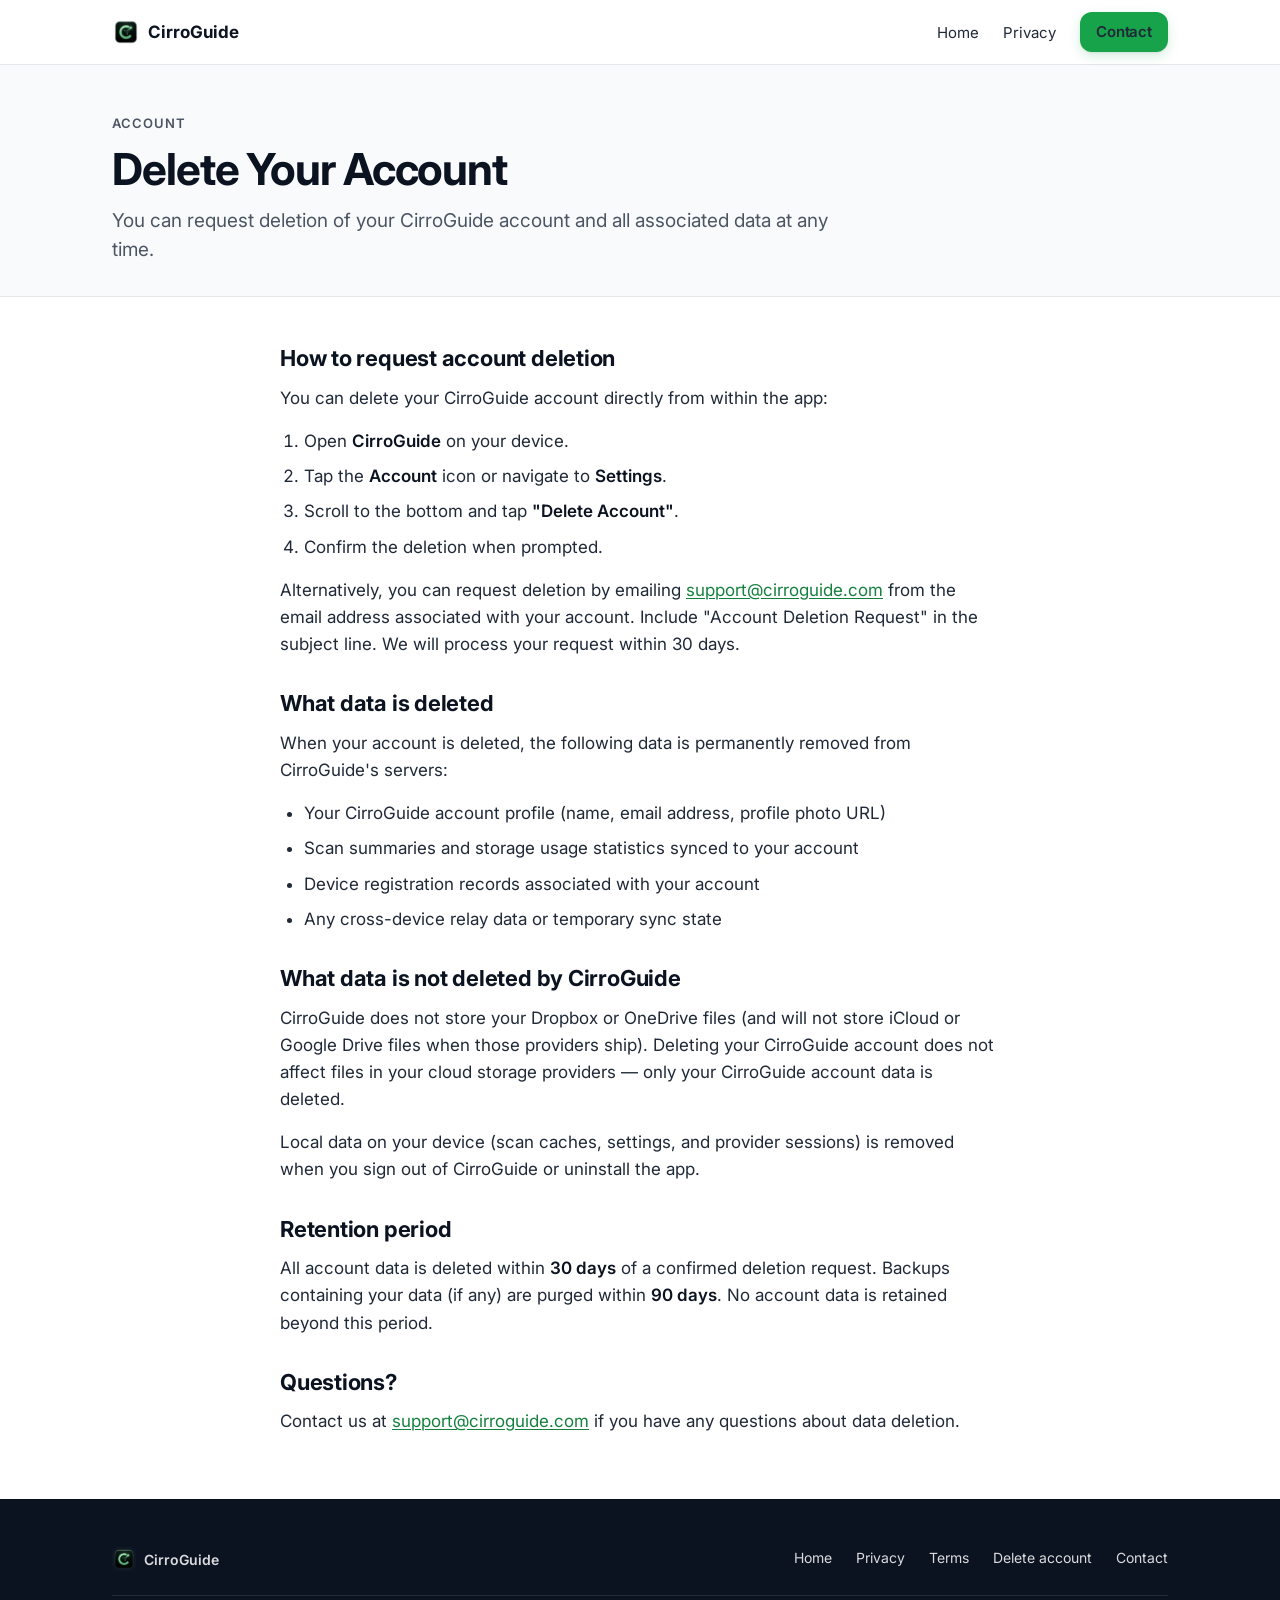
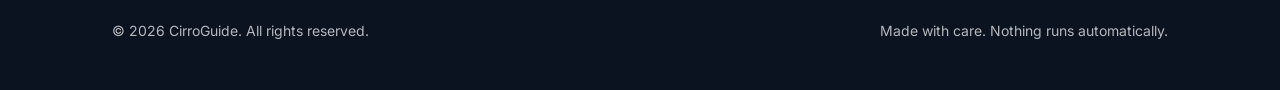
==== commit f7989f31: "site: scope all Google Drive and iCloud copy to coming-soon for MVP (Dropbox + OneDrive)" ====
--- a/delete-account.html
+++ b/delete-account.html
@@ -72,7 +72,7 @@
 
         <h2>What data is not deleted by CirroGuide</h2>
         <p>
-          CirroGuide does not store your Google Drive, Dropbox, or OneDrive files.
+          CirroGuide does not store your Dropbox or OneDrive files (and will not store iCloud or Google Drive files when those providers ship).
           Deleting your CirroGuide account does not affect files in your cloud storage providers —
           only your CirroGuide account data is deleted.
         </p>
--- a/styles.css
+++ b/styles.css
@@ -222,6 +222,9 @@
   .phone--lift, .phone--lift2 { transform: none; }
 }
 
+/* OnePlace phone (desktop default) */
+.oneplace__phone { max-width: 360px; margin: 0 auto; }
+
 /* ---------- 7. Problem mirror (§2) ---------- */
 .problem ul {
   list-style: none;
@@ -476,53 +479,65 @@
 :focus-visible { outline: 2px solid var(--green-600); outline-offset: 2px; }
 
 /* ---------- 19. Move + Organize (§6.6) ---------- */
+.morethan { background: var(--paper); }
+
 .morethan__grid {
   display: grid;
   grid-template-columns: 1fr;
   gap: var(--s-6);
-  margin-top: var(--s-8);
-}
-@media (min-width: 768px) { .morethan__grid { grid-template-columns: 1fr 1fr; gap: var(--s-8); } }
+  margin-top: var(--s-10);
+}
+@media (min-width: 880px) { .morethan__grid { grid-template-columns: 1fr 1fr; gap: var(--s-8); } }
 
 .morethan__card {
-  background: var(--ink-900);
+  display: grid;
+  grid-template-columns: auto 1fr;
+  gap: var(--s-6);
+  align-items: center;
+  background: var(--paper);
+  border: 1px solid var(--line);
   border-radius: var(--radius-lg);
   padding: var(--s-8);
-  display: flex;
-  flex-direction: column;
-  gap: var(--s-4);
-  color: rgba(255,255,255,.85);
-}
-.morethan__card h3 { color: #fff; font-size: 24px; margin: 0; }
-.morethan__card p  { color: rgba(255,255,255,.75); margin: 0; font-size: var(--fs-lede); }
-
-.badge--premium {
-  display: inline-flex;
-  align-items: center;
-  gap: 5px;
-  background: rgba(22,163,74,.15);
-  color: #34D399;
-  border: 1px solid rgba(52,211,153,.3);
-  border-radius: 999px;
-  font-size: 12px;
-  font-weight: 700;
-  letter-spacing: 0.07em;
-  text-transform: uppercase;
-  padding: 3px 10px;
-  width: fit-content;
-}
+  box-shadow: none;
+  transition: border-color var(--motion);
+}
+.morethan__card:hover { border-color: rgba(11,18,32,.18); }
 
 .morethan__phone {
-  border-radius: 24px;
+  width: 96px;
+  aspect-ratio: 9 / 19.5;
+  border-radius: 14px;
   overflow: hidden;
   background: #000;
-  box-shadow: var(--shadow-phone);
-  border: 1px solid rgba(255,255,255,.08);
-  aspect-ratio: 9 / 19.5;
-  max-width: 220px;
-  margin-top: var(--s-2);
-}
-.morethan__phone img { width: 100%; height: 100%; object-fit: cover; }
+  border: 1px solid rgba(11,18,32,.10);
+  flex-shrink: 0;
+}
+.morethan__phone img { width: 100%; height: 100%; object-fit: cover; display: block; }
+
+.morethan__body { min-width: 0; }
+.morethan__body h3 {
+  font-size: 20px;
+  margin: 0 0 var(--s-2);
+  letter-spacing: -0.01em;
+  line-height: 1.3;
+}
+.morethan__body p {
+  margin: 0;
+  color: var(--ink-500);
+  font-size: 15px;
+  line-height: 1.6;
+}
+.morethan__body .muted {
+  color: var(--ink-400);
+  font-style: normal;
+  font-weight: 500;
+}
+
+@media (max-width: 540px) {
+  .morethan__card { padding: var(--s-6); gap: var(--s-4); }
+  .morethan__phone { width: 80px; }
+  .morethan__body h3 { font-size: 18px; }
+}
 
 /* ---------- 20. Legal / prose pages ---------- */
 .legal-hero {
@@ -554,3 +569,184 @@
 .prose a { color: var(--green-700); text-decoration: underline; text-underline-offset: 2px; }
 .prose a:hover { color: var(--green-600); }
 .prose strong { color: var(--ink-900); font-weight: 600; }
+
+/* ---------- 21. Mobile-first refinements (≤640px) ---------- */
+/* Tailwind-equivalent comments shown beside each rule for mapping. */
+
+/* Sticky bottom CTA (mobile only) ~ Tailwind: fixed bottom-4 inset-x-4 h-12 rounded-full bg-emerald-600 text-white shadow-lg z-50 hidden md:hidden */
+.sticky-cta {
+  display: none;
+  position: fixed;
+  left: 16px;
+  right: 16px;
+  bottom: 16px;
+  height: 52px;                       /* min 48px tap target ~ h-12+ */
+  border-radius: 999px;
+  background: var(--green-600);
+  color: #fff;
+  font-weight: 600;
+  font-size: 16px;
+  align-items: center;
+  justify-content: center;
+  text-decoration: none;
+  box-shadow: 0 8px 24px rgba(11,18,32,.18), 0 2px 6px rgba(11,18,32,.08);
+  z-index: 50;
+  padding: 0 var(--s-6);
+}
+.sticky-cta:hover { background: var(--green-700); color: #fff; }
+
+@media (max-width: 640px) {
+  /* Show sticky CTA, leave bottom space so footer isn't covered ~ pb-24 on body */
+  .sticky-cta { display: inline-flex; }
+  body { padding-bottom: 88px; }
+
+  /* Container narrower + tighter side padding ~ max-w-[640px] px-4 */
+  .container { padding: 0 var(--s-4); max-width: 640px; }
+
+  /* Section vertical rhythm ~ py-12 (was py-16) */
+  .section { padding: var(--s-12) 0; }
+  .finalcta { padding: var(--s-12) 0; }
+  .footer { padding: var(--s-8) 0; }
+
+  /* Type scale tightened ~ text-3xl, leading-tight */
+  h1 { font-size: clamp(32px, 9vw, 40px); }
+  h2 { font-size: clamp(24px, 6.5vw, 30px); }
+  .lede, .hero__sub { font-size: 16px; }
+
+  /* HERO: single column, text → CTA → ONE phone, reduced height */
+  .hero { padding-top: var(--s-8); padding-bottom: var(--s-8); }
+  .hero__grid { gap: var(--s-6); }                    /* ~ gap-6 */
+  .hero__cta { flex-direction: column; gap: var(--s-2); }
+  .hero__cta .btn { width: 100%; }                    /* ~ w-full */
+  .btn { height: 48px; }                              /* ~ h-12 */
+
+  /* HERO phones: horizontal scroll-snap carousel on mobile.
+     Constrain by HEIGHT (not width) so phones stay portrait and short. */
+  .phones {
+    display: flex;
+    grid-template-columns: none;
+    gap: var(--s-3);
+    max-width: none;
+    width: auto;
+    margin: 0 calc(var(--s-4) * -1);     /* bleed to viewport edges */
+    padding: var(--s-2) var(--s-4) var(--s-4);
+    overflow-x: auto;
+    scroll-snap-type: x mandatory;
+    scroll-padding-left: var(--s-4);
+    -webkit-overflow-scrolling: touch;
+    scrollbar-width: none;
+    align-items: stretch;
+  }
+  .phones::-webkit-scrollbar { display: none; }
+  .phone {
+    flex: 0 0 auto;
+    width: auto;
+    height: 260px;                       /* fixed mobile height */
+    max-height: 260px;
+    aspect-ratio: 9 / 19.5;              /* width derives from height ≈ 120px */
+    scroll-snap-align: center;
+  }
+  .phone--lift, .phone--lift2 { transform: none; }
+  /* Phantom spacer so last phone can scroll fully into view + center */
+  .phones::after {
+    content: "";
+    flex: 0 0 var(--s-4);
+  }
+
+  /* §6 OnePlace large image: supportive, not hero */
+  .oneplace__phone {
+    max-width: none;
+    width: auto;
+    height: 180px;                       /* was 220px — further reduced */
+    max-height: 180px;
+    aspect-ratio: 9 / 19.5;
+    margin: var(--s-4) auto 0;
+    border-radius: 16px;
+  }
+
+  /* Hide third hero phone on mobile — 2 is enough */
+  .phone--mobile-hide { display: none; }
+
+  /* Nav: hide ghost CTA height bump, keep brand + primary CTA */
+  .nav__cta { height: 36px; padding: 0 var(--s-3); font-size: 13px; }
+
+  /* Generic CARD spacing ~ p-4 rounded-xl */
+  .step, .feature, .compare__card, .morethan__card,
+  .oneplace__panel, .reinforce {
+    padding: var(--s-4);
+  }
+
+  /* §3 Promise: tighter dark band */
+  .promise__grid { gap: var(--s-6); }
+  .promise__list { margin-top: var(--s-4); }
+
+  /* §4 Steps: vertical, tight */
+  .steps { gap: var(--s-3); margin-top: var(--s-6); }
+
+  /* §5 Features grid: 2-per-row on phones (was 1-col on small screens) */
+  .features { grid-template-columns: repeat(2, 1fr); gap: var(--s-3); margin-top: var(--s-6); }
+  .feature { padding: var(--s-4); gap: var(--s-2); }
+  .feature h3 { font-size: 15px; }
+  .feature p  { font-size: 13px; line-height: 1.45; }
+  .feature__icon { width: 32px; height: 32px; }
+
+  /* §6.5 Before/After: stack vertically (already 1-col here, just reduce padding) */
+  .compare { gap: var(--s-3); margin-top: var(--s-6); }
+  .compare__big { font-size: 40px; }
+
+  /* §6.6 Move + Organize: image ABOVE text, smaller */
+  .morethan__grid { gap: var(--s-4); margin-top: var(--s-6); }
+  .morethan__card {
+    grid-template-columns: 1fr;       /* stack */
+    gap: var(--s-3);
+    padding: var(--s-4);
+    text-align: left;
+  }
+  .morethan__phone {
+    width: 64px;                      /* small, supportive */
+    border-radius: 10px;
+  }
+  .morethan__body h3 { font-size: 17px; }
+  .morethan__body p  { font-size: 14px; line-height: 1.5; }
+
+  /* §7 Won't-do: tighter rows */
+  .wontdo__row { padding: var(--s-3) 0; gap: var(--s-2); }
+  .reinforce { margin-top: var(--s-6); padding: var(--s-4); }
+
+  /* §8 FAQ: bigger tap targets, tighter spacing */
+  .faq { margin-top: var(--s-6); }
+  .faq details { padding: var(--s-3) 0; }
+  .faq summary {
+    min-height: 48px;                 /* ~ h-12 tap target */
+    padding: var(--s-2) 0;
+    font-size: 16px;
+  }
+  .faq__answer { padding-top: var(--s-2); font-size: 15px; }
+
+  /* §9 Final CTA: full-width buttons, stacked */
+  .finalcta__buttons { flex-direction: column; gap: var(--s-2); margin: var(--s-4) 0 var(--s-3); }
+  .finalcta__buttons .btn { width: 100%; }
+
+  /* Footer compact */
+  .footer__top { gap: var(--s-4); margin-bottom: var(--s-4); padding-bottom: var(--s-4); }
+  .footer__links { gap: var(--s-3); font-size: 14px; }
+  .footer__bottom { font-size: 13px; }
+}
+
+/* Hide sticky CTA when user reaches the actual download section / final CTA region.
+   Pure CSS fallback isn't easily possible; keep simple — desktop never shows it. */
+@media (min-width: 641px) {
+  .sticky-cta { display: none !important; }
+}
+
+.providers .soon {
+  margin-left: 6px;
+  padding: 2px 8px;
+  border-radius: 999px;
+  background: var(--line);
+  color: var(--ink-700);
+  font-size: 11px;
+  font-weight: 600;
+  letter-spacing: 0.02em;
+  text-transform: uppercase;
+}
